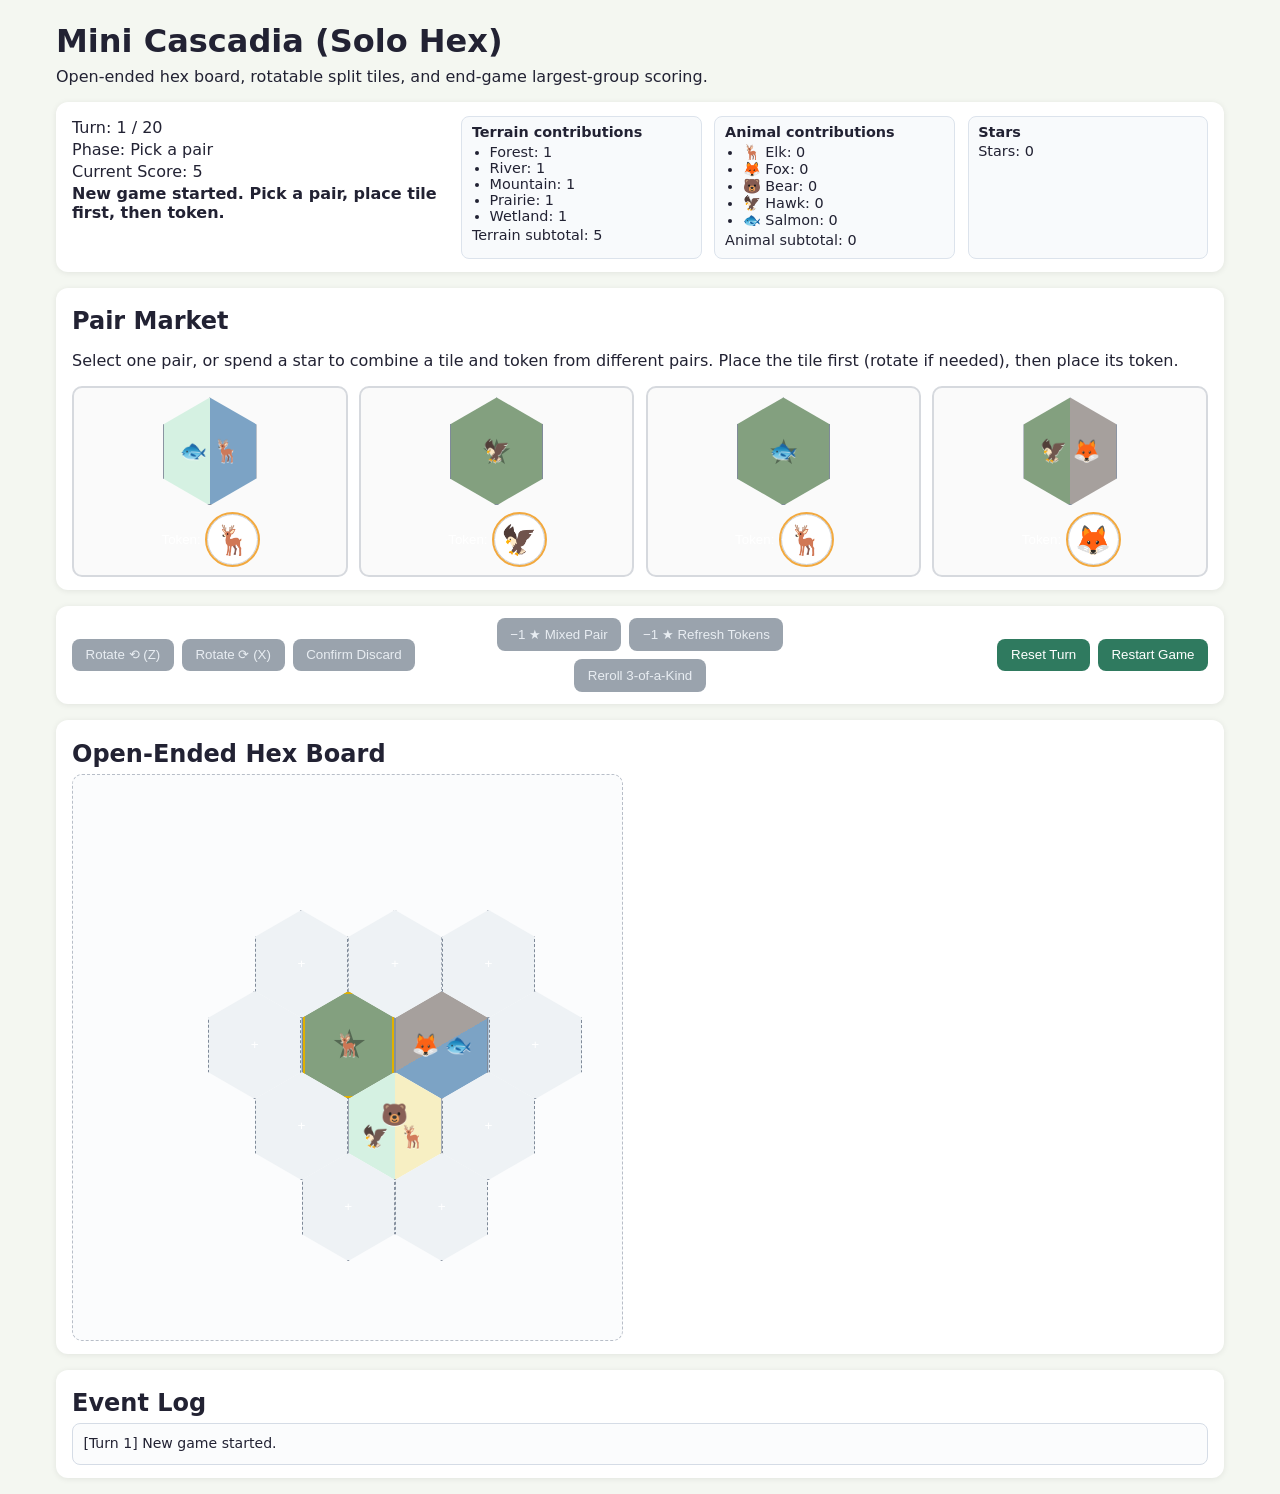
==== index.html @ 0e8b739f "Refine status panel and enlarge token visuals" ====
<!doctype html>
<html lang="en">
  <head>
    <meta charset="UTF-8" />
    <meta name="viewport" content="width=device-width, initial-scale=1.0" />
    <title>Mini Cascadia (Solo Hex)</title>
    <link rel="stylesheet" href="styles.css" />
  </head>
  <body>
    <main class="app">
      <h1>Mini Cascadia (Solo Hex)</h1>
      <p class="subtitle">Open-ended hex board, rotatable split tiles, and end-game largest-group scoring.</p>

      <section class="top-panel">
        <div class="status-summary">
          <p>Turn: <span id="turn-counter">1 / 20</span></p>
          <p>Phase: <span id="phase-label">Pick a pair</span></p>
          <p>Current Score: <span id="final-score">0</span></p>
          <p id="status" class="status" aria-live="polite">Choose a pair to begin.</p>
        </div>
        <div id="score-breakdown" class="score-breakdown"></div>
      </section>

      <section class="market" aria-label="Pair Market">
        <h2>Pair Market</h2>
        <p>Select one pair, or spend a star to combine a tile and token from different pairs. Place the tile first (rotate if needed), then place its token.</p>
        <div id="market-tiles" class="market-tiles"></div>
      </section>

      <section class="controls-panel" aria-label="Game controls">
        <div class="controls">
          <div class="control-group control-group-left">
            <button id="rotate-left-btn" type="button">Rotate ⟲ (Z)</button>
            <button id="rotate-right-btn" type="button">Rotate ⟳ (X)</button>
            <button id="confirm-discard-btn" type="button">Confirm Discard</button>
          </div>
          <div class="control-group control-group-center">
            <button id="toggle-split-pick-btn" type="button">−1 ★ Mixed Pair</button>
            <button id="reroll-selected-tokens-btn" type="button">−1 ★ Refresh Tokens</button>
            <button id="reroll-triple-btn" type="button">Reroll 3-of-a-Kind</button>
          </div>
          <div class="control-group control-group-right">
            <button id="reset-turn-btn" type="button">Reset Turn</button>
            <button id="restart-btn" type="button">Restart Game</button>
          </div>
        </div>
      </section>

      <section class="board-section">
        <h2>Open-Ended Hex Board</h2>
        <div id="board" class="hex-board" aria-label="Hex board"></div>
      </section>

      <section class="event-log-section" aria-label="Game event log">
        <h2>Event Log</h2>
        <div id="event-log" class="event-log" aria-live="polite"></div>
      </section>
    </main>

    <script src="script.js"></script>
  </body>
</html>
---- styles.css ----
:root {
  --bg: #f4f7f1;
  --card: #fff;
  --text: #223;
  --accent: #2f7a5f;
  --selected: #ffd166;
  --hex-size: 54;
}

* { box-sizing: border-box; }

body {
  margin: 0;
  font-family: Inter, system-ui, -apple-system, Segoe UI, Roboto, sans-serif;
  background: var(--bg);
  color: var(--text);
}

.app { max-width: 1200px; margin: 0 auto; padding: 1rem; }
h1, h2 { margin: 0.4rem 0; }
.subtitle { margin-top: 0; }

.top-panel,
.market,
.controls-panel,
.board-section {
  margin-top: 1rem;
  background: var(--card);
  border-radius: 12px;
  padding: 0.8rem 1rem;
  box-shadow: 0 1px 6px rgb(0 0 0 / 8%);
}

.top-panel { display: grid; grid-template-columns: minmax(240px, 1fr) 2fr; gap: 1rem; align-items: flex-start; }
.status-summary p { margin: 0.2rem 0; }
.controls {
  display: grid;
  grid-template-columns: 1fr 1fr 1fr;
  gap: 0.6rem;
  align-items: center;
}

.control-group {
  display: flex;
  gap: 0.5rem;
  flex-wrap: wrap;
}

.control-group-left { justify-content: flex-start; }
.control-group-center { justify-content: center; }
.control-group-right { justify-content: flex-end; }

button {
  border: none;
  border-radius: 8px;
  background: var(--accent);
  color: #fff;
  padding: 0.55rem 0.85rem;
  cursor: pointer;
}

button:disabled {
  background: #9aa3ad;
  color: #e8edf2;
  cursor: not-allowed;
}

.score-breakdown {
  margin-top: 0.1rem;
  font-size: 0.9rem;
}

.score-columns {
  display: grid;
  grid-template-columns: repeat(3, minmax(140px, 1fr));
  gap: 0.8rem;
}

.score-column {
  background: #f8fafc;
  border: 1px solid #dce3ec;
  border-radius: 8px;
  padding: 0.45rem 0.6rem;
}

.score-breakdown ul {
  margin: 0.2rem 0;
  padding-left: 1.1rem;
}

.score-subtotal {
  margin: 0.18rem 0;
}

.market-tiles {
  display: grid;
  grid-template-columns: repeat(auto-fit, minmax(180px, 1fr));
  gap: 0.7rem;
}

.pair {
  border: 2px solid #d6d9de;
  border-radius: 10px;
  padding: 0.6rem;
  background: #fafafa;
  display: flex;
  flex-direction: column;
  align-items: center;
  gap: 0.55rem;
}

.pair.selected { border-color: var(--selected); box-shadow: 0 0 0 2px rgb(255 209 102 / 50%); }
.pair.selected-tile { border-color: #6f9fd8; box-shadow: 0 0 0 2px rgb(111 159 216 / 40%); }
.pair.selected-token { outline: 2px dashed #2f7a5f; }

.market-tile-row,
.market-token-row {
  width: 100%;
  display: flex;
  justify-content: center;
}

.token-row {
  display: flex;
  gap: 0.4rem;
  align-items: center;
  justify-content: center;
  flex-wrap: wrap;
}

.market-token {
  font-size: 1.8rem;
  background: #fff;
  border: 1px solid #ccd2da;
  border-radius: 999px;
  width: 51px;
  height: 51px;
  display: inline-flex;
  justify-content: center;
  align-items: center;
}

.market-token.pick { outline: 2px solid #f2a93f; }

.hex-board {
  position: relative;
  min-height: 420px;
  overflow: auto;
  border: 1px dashed #b8bec8;
  border-radius: 10px;
  background: #fbfcfd;
}

.hex {
  --size: calc(var(--hex-size) * 1px);
  position: absolute;
  width: calc(var(--size) * 1.73);
  height: calc(var(--size) * 2);
  clip-path: polygon(50% 0%, 100% 25%, 100% 75%, 50% 100%, 0% 75%, 0% 25%);
  border: 1px solid #7f8a99;
  display: grid;
  place-items: center;
  text-align: center;
  padding: 0.3rem;
  font-size: 0.85rem;
}

.market-hex {
  position: relative;
  width: calc(var(--hex-size) * 1.73px);
  height: calc(var(--hex-size) * 2px);
}

.hex.open {
  background: #eef2f5;
  border-style: dashed;
}

.hex.filled { color: #142; font-weight: 600; }
.hex.starter { outline: 2px solid #5d8fbf; }
.hex.bonus-tile { box-shadow: inset 0 0 0 2px #e0b000; }
.hex.token-eligible {
  box-shadow: 0 0 0 3px rgb(47 122 95 / 35%);
}
.hex.token-ineligible {
  filter: grayscale(1) saturate(0.2);
  opacity: 0.5;
}

.hex-center {
  display: grid;
  place-items: center;
  position: relative;
  width: 100%;
  height: 100%;
}

.hex-star {
  grid-area: 1 / 1;
  font-size: 2.2rem;
  line-height: 1;
  opacity: 0.9;
  z-index: 1;
}

.hex-token {
  grid-area: 1 / 1;
  font-size: 3rem;
  line-height: 1;
  display: inline-block;
  position: relative;
  z-index: 3;
  text-shadow: 0 1px 0 #fff;
}

.hex-animals {
  grid-area: 1 / 1;
  font-size: 1.35rem;
  opacity: 0.96;
  display: inline-block;
  line-height: 1.2;
  position: relative;
  z-index: 2;
  text-shadow: 0 1px 0 rgb(255 255 255 / 70%);
}

.hex.preview {
  opacity: 0.75;
  border-style: solid;
  border-color: #3c4d66;
  box-shadow: 0 0 0 2px rgb(60 77 102 / 28%);
}

.hex.token-preview .hex-token {
  opacity: 0.65;
}
.status { margin: 0.35rem 0 0; font-weight: 600; }

.hex-animals.token-count-3 {
  display: inline-flex;
  flex-direction: column;
  align-items: center;
  gap: 0.04rem;
  line-height: 1;
}

.hex-animals.token-count-3 .token-top {
  display: block;
}

.hex-animals.token-count-3 .token-bottom {
  display: block;
  letter-spacing: 0.1em;
}


.event-log-section {
  margin-top: 1rem;
  background: var(--card);
  border-radius: 12px;
  padding: 0.8rem 1rem;
  box-shadow: 0 1px 6px rgb(0 0 0 / 8%);
}

.event-log {
  max-height: 220px;
  overflow-y: auto;
  border: 1px solid #d5dce6;
  border-radius: 8px;
  padding: 0.5rem 0.65rem;
  background: #fbfcfd;
}

.event-entry {
  margin: 0.2rem 0;
  font-size: 0.88rem;
  line-height: 1.25;
}

@media (max-width: 900px) {
  .top-panel {
    grid-template-columns: 1fr;
  }

  .score-columns {
    grid-template-columns: 1fr;
  }

  .controls {
    grid-template-columns: 1fr;
  }

  .control-group,
  .control-group-left,
  .control-group-center,
  .control-group-right {
    justify-content: flex-start;
  }
}
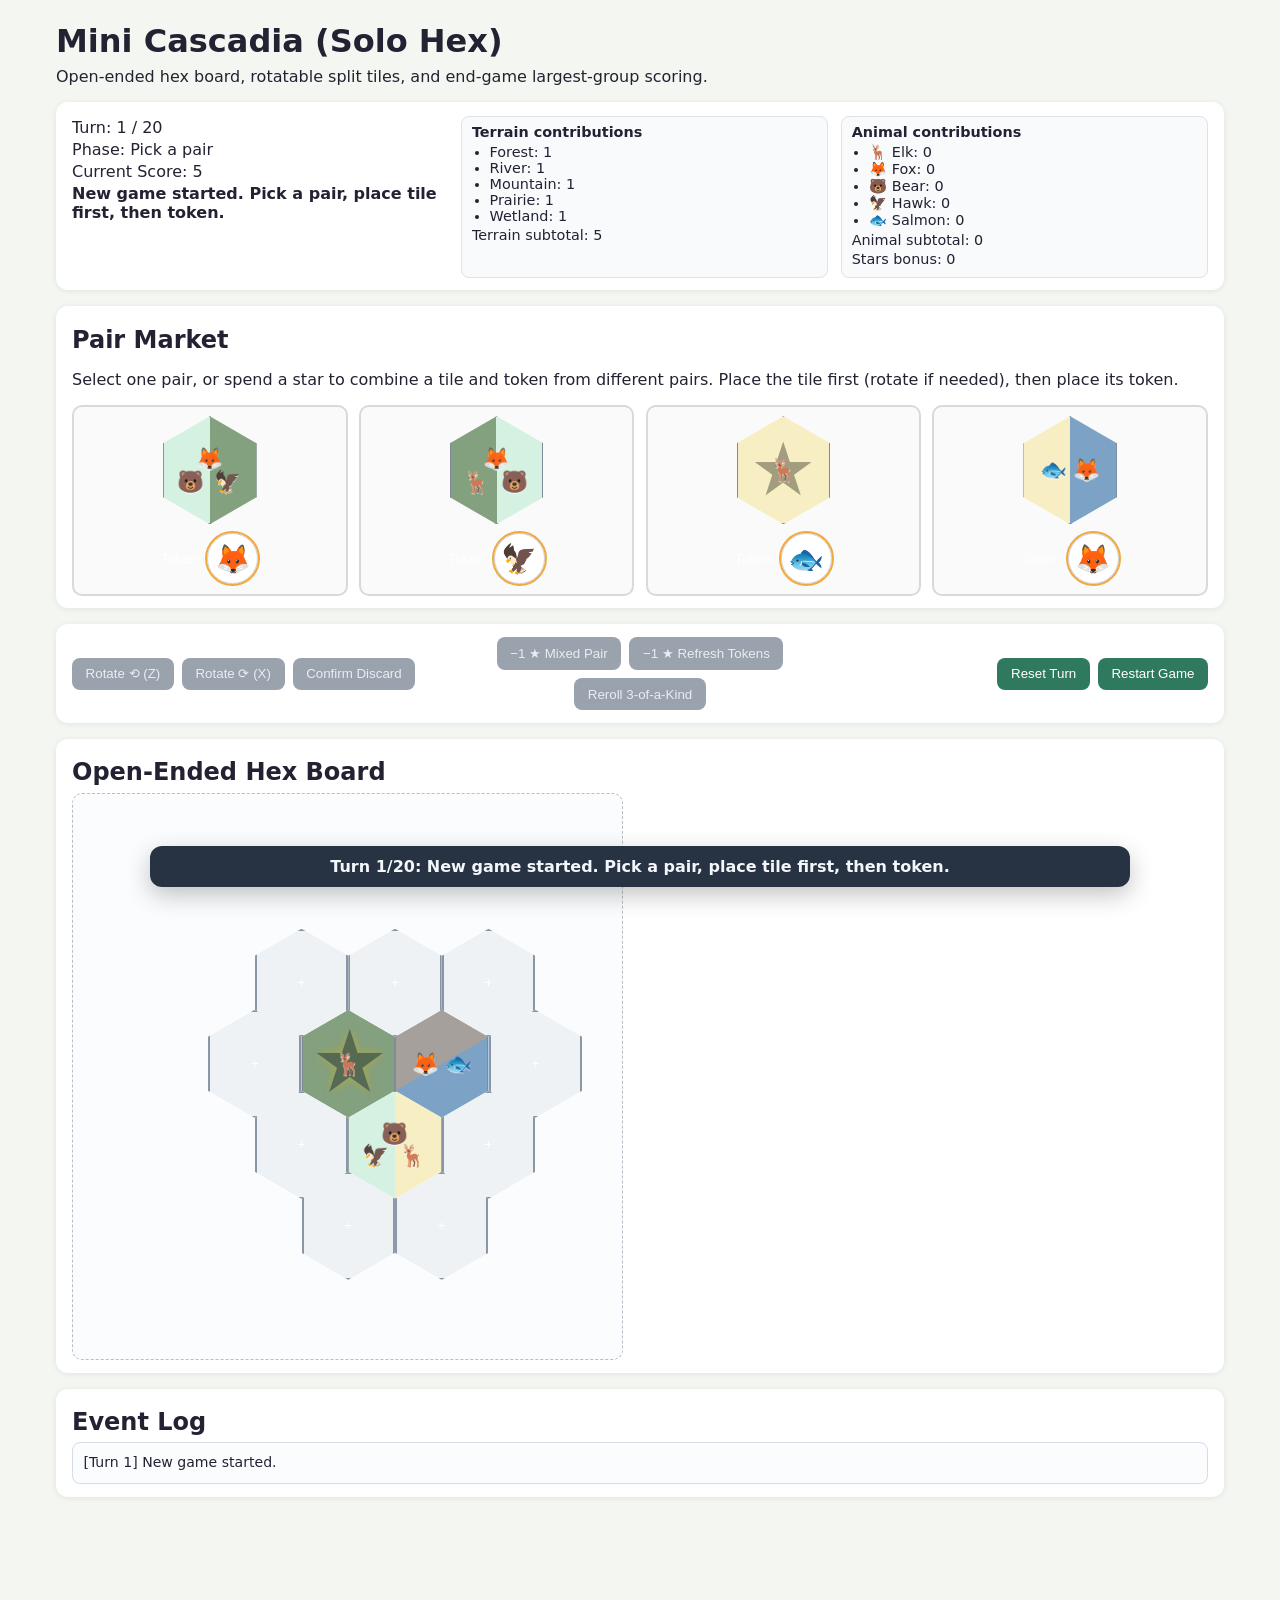
==== commit a5e654bd: "Improve hex visuals and add sticky turn status bar" ====
--- a/index.html
+++ b/index.html
@@ -57,6 +57,8 @@
       </section>
     </main>
 
+    <div id="floating-status-bar" class="floating-status-bar" aria-live="polite"></div>
+
     <script src="script.js"></script>
   </body>
 </html>
--- a/styles.css
+++ b/styles.css
@@ -14,9 +14,10 @@
   font-family: Inter, system-ui, -apple-system, Segoe UI, Roboto, sans-serif;
   background: var(--bg);
   color: var(--text);
-}
-
-.app { max-width: 1200px; margin: 0 auto; padding: 1rem; }
+  padding-bottom: 5.5rem;
+}
+
+.app { max-width: 1200px; margin: 0 auto; padding: 1rem 1rem 1.5rem; }
 h1, h2 { margin: 0.4rem 0; }
 .subtitle { margin-top: 0; }
 
@@ -72,7 +73,7 @@
 
 .score-columns {
   display: grid;
-  grid-template-columns: repeat(3, minmax(140px, 1fr));
+  grid-template-columns: repeat(2, minmax(140px, 1fr));
   gap: 0.8rem;
 }
 
@@ -157,7 +158,8 @@
   width: calc(var(--size) * 1.73);
   height: calc(var(--size) * 2);
   clip-path: polygon(50% 0%, 100% 25%, 100% 75%, 50% 100%, 0% 75%, 0% 25%);
-  border: 1px solid #7f8a99;
+  border: none;
+  box-shadow: inset 0 0 0 1px #7f8a99;
   display: grid;
   place-items: center;
   text-align: center;
@@ -173,12 +175,14 @@
 
 .hex.open {
   background: #eef2f5;
-  border-style: dashed;
+  box-shadow: inset 0 0 0 2px #8a96a5;
 }
 
 .hex.filled { color: #142; font-weight: 600; }
 .hex.starter { outline: 2px solid #5d8fbf; }
-.hex.bonus-tile { box-shadow: inset 0 0 0 2px #e0b000; }
+.hex.bonus-tile .hex-star {
+  text-shadow: 0 0 10px rgb(224 176 0 / 55%);
+}
 .hex.token-eligible {
   box-shadow: 0 0 0 3px rgb(47 122 95 / 35%);
 }
@@ -197,7 +201,7 @@
 
 .hex-star {
   grid-area: 1 / 1;
-  font-size: 2.2rem;
+  font-size: 4.65rem;
   line-height: 1;
   opacity: 0.9;
   z-index: 1;
@@ -226,9 +230,7 @@
 
 .hex.preview {
   opacity: 0.75;
-  border-style: solid;
-  border-color: #3c4d66;
-  box-shadow: 0 0 0 2px rgb(60 77 102 / 28%);
+  box-shadow: inset 0 0 0 2px #3c4d66, 0 0 0 2px rgb(60 77 102 / 28%);
 }
 
 .hex.token-preview .hex-token {
@@ -277,6 +279,24 @@
   line-height: 1.25;
 }
 
+.floating-status-bar {
+  position: fixed;
+  left: 50%;
+  bottom: 0.8rem;
+  transform: translateX(-50%);
+  width: min(980px, calc(100% - 1.5rem));
+  background: rgb(21 34 52 / 92%);
+  color: #f3f7fb;
+  border-radius: 12px;
+  padding: 0.7rem 1rem;
+  font-size: 1rem;
+  font-weight: 600;
+  box-shadow: 0 8px 24px rgb(0 0 0 / 24%);
+  z-index: 50;
+  text-align: center;
+  backdrop-filter: blur(2px);
+}
+
 @media (max-width: 900px) {
   .top-panel {
     grid-template-columns: 1fr;
@@ -296,4 +316,11 @@
   .control-group-right {
     justify-content: flex-start;
   }
-}
+
+  .floating-status-bar {
+    width: calc(100% - 1rem);
+    bottom: 0.4rem;
+    font-size: 0.93rem;
+    padding: 0.6rem 0.8rem;
+  }
+}
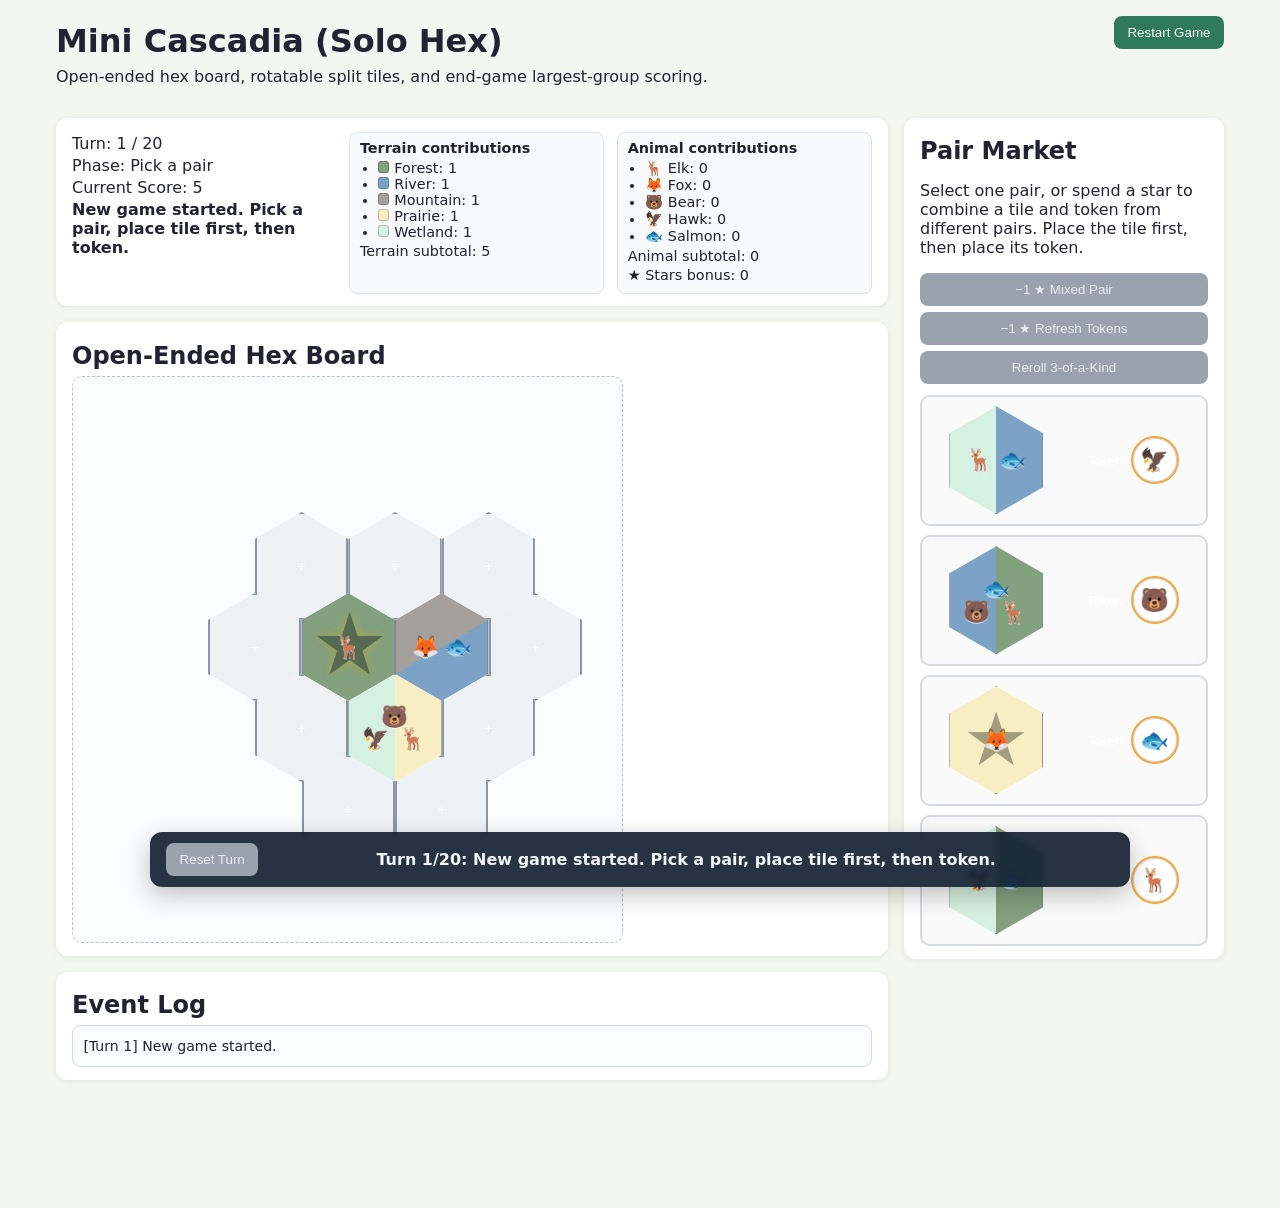
==== commit 972a12c6: "Rework layout with sticky market sidebar and status controls" ====
--- a/index.html
+++ b/index.html
@@ -8,56 +8,61 @@
   </head>
   <body>
     <main class="app">
-      <h1>Mini Cascadia (Solo Hex)</h1>
-      <p class="subtitle">Open-ended hex board, rotatable split tiles, and end-game largest-group scoring.</p>
+      <header class="app-header">
+        <div>
+          <h1>Mini Cascadia (Solo Hex)</h1>
+          <p class="subtitle">Open-ended hex board, rotatable split tiles, and end-game largest-group scoring.</p>
+        </div>
+        <button id="restart-btn" type="button">Restart Game</button>
+      </header>
 
-      <section class="top-panel">
-        <div class="status-summary">
-          <p>Turn: <span id="turn-counter">1 / 20</span></p>
-          <p>Phase: <span id="phase-label">Pick a pair</span></p>
-          <p>Current Score: <span id="final-score">0</span></p>
-          <p id="status" class="status" aria-live="polite">Choose a pair to begin.</p>
+      <div class="layout">
+        <div class="main-column">
+          <section class="top-panel">
+            <div class="status-summary">
+              <p>Turn: <span id="turn-counter">1 / 20</span></p>
+              <p>Phase: <span id="phase-label">Pick a pair</span></p>
+              <p>Current Score: <span id="final-score">0</span></p>
+              <p id="status" class="status" aria-live="polite">Choose a pair to begin.</p>
+            </div>
+            <div id="score-breakdown" class="score-breakdown"></div>
+          </section>
+
+          <section class="board-section">
+            <h2>Open-Ended Hex Board</h2>
+            <div id="board" class="hex-board" aria-label="Hex board"></div>
+          </section>
+
+          <section class="event-log-section" aria-label="Game event log">
+            <h2>Event Log</h2>
+            <div id="event-log" class="event-log" aria-live="polite"></div>
+          </section>
         </div>
-        <div id="score-breakdown" class="score-breakdown"></div>
-      </section>
 
-      <section class="market" aria-label="Pair Market">
-        <h2>Pair Market</h2>
-        <p>Select one pair, or spend a star to combine a tile and token from different pairs. Place the tile first (rotate if needed), then place its token.</p>
-        <div id="market-tiles" class="market-tiles"></div>
-      </section>
-
-      <section class="controls-panel" aria-label="Game controls">
-        <div class="controls">
-          <div class="control-group control-group-left">
-            <button id="rotate-left-btn" type="button">Rotate ⟲ (Z)</button>
-            <button id="rotate-right-btn" type="button">Rotate ⟳ (X)</button>
-            <button id="confirm-discard-btn" type="button">Confirm Discard</button>
-          </div>
-          <div class="control-group control-group-center">
+        <aside class="market market-sidebar" aria-label="Pair Market">
+          <h2>Pair Market</h2>
+          <p>Select one pair, or spend a star to combine a tile and token from different pairs. Place the tile first, then place its token.</p>
+          <div class="market-controls" aria-label="Market controls">
             <button id="toggle-split-pick-btn" type="button">−1 ★ Mixed Pair</button>
             <button id="reroll-selected-tokens-btn" type="button">−1 ★ Refresh Tokens</button>
             <button id="reroll-triple-btn" type="button">Reroll 3-of-a-Kind</button>
           </div>
-          <div class="control-group control-group-right">
-            <button id="reset-turn-btn" type="button">Reset Turn</button>
-            <button id="restart-btn" type="button">Restart Game</button>
-          </div>
-        </div>
-      </section>
-
-      <section class="board-section">
-        <h2>Open-Ended Hex Board</h2>
-        <div id="board" class="hex-board" aria-label="Hex board"></div>
-      </section>
-
-      <section class="event-log-section" aria-label="Game event log">
-        <h2>Event Log</h2>
-        <div id="event-log" class="event-log" aria-live="polite"></div>
-      </section>
+          <div id="market-tiles" class="market-tiles"></div>
+        </aside>
+      </div>
     </main>
 
-    <div id="floating-status-bar" class="floating-status-bar" aria-live="polite"></div>
+    <div id="floating-status-bar" class="floating-status-bar" aria-live="polite">
+      <div class="status-actions status-left">
+        <button id="reset-turn-btn" type="button">Reset Turn</button>
+      </div>
+      <div id="floating-status-text" class="floating-status-text"></div>
+      <div class="status-actions status-right">
+        <button id="rotate-left-btn" type="button">Rotate ⟲ (Z)</button>
+        <button id="rotate-right-btn" type="button">Rotate ⟳ (X)</button>
+        <button id="confirm-discard-btn" type="button">Confirm Discard</button>
+      </div>
+    </div>
 
     <script src="script.js"></script>
   </body>
--- a/styles.css
+++ b/styles.css
@@ -14,16 +14,33 @@
   font-family: Inter, system-ui, -apple-system, Segoe UI, Roboto, sans-serif;
   background: var(--bg);
   color: var(--text);
-  padding-bottom: 5.5rem;
+  padding-bottom: 6.5rem;
 }
 
 .app { max-width: 1200px; margin: 0 auto; padding: 1rem 1rem 1.5rem; }
 h1, h2 { margin: 0.4rem 0; }
 .subtitle { margin-top: 0; }
 
+.app-header {
+  display: flex;
+  justify-content: space-between;
+  align-items: flex-start;
+  gap: 1rem;
+}
+
+.layout {
+  display: grid;
+  grid-template-columns: minmax(0, 1fr) 320px;
+  gap: 1rem;
+  align-items: start;
+}
+
+.main-column {
+  min-width: 0;
+}
+
 .top-panel,
 .market,
-.controls-panel,
 .board-section {
   margin-top: 1rem;
   background: var(--card);
@@ -34,22 +51,19 @@
 
 .top-panel { display: grid; grid-template-columns: minmax(240px, 1fr) 2fr; gap: 1rem; align-items: flex-start; }
 .status-summary p { margin: 0.2rem 0; }
-.controls {
-  display: grid;
-  grid-template-columns: 1fr 1fr 1fr;
-  gap: 0.6rem;
-  align-items: center;
-}
-
-.control-group {
-  display: flex;
-  gap: 0.5rem;
-  flex-wrap: wrap;
-}
-
-.control-group-left { justify-content: flex-start; }
-.control-group-center { justify-content: center; }
-.control-group-right { justify-content: flex-end; }
+
+.market-sidebar {
+  position: sticky;
+  top: 1rem;
+  max-height: calc(100vh - 2rem);
+  overflow-y: auto;
+}
+
+.market-controls {
+  display: grid;
+  gap: 0.4rem;
+  margin-bottom: 0.7rem;
+}
 
 button {
   border: none;
@@ -94,9 +108,9 @@
 }
 
 .market-tiles {
-  display: grid;
-  grid-template-columns: repeat(auto-fit, minmax(180px, 1fr));
-  gap: 0.7rem;
+  display: flex;
+  flex-direction: column;
+  gap: 0.55rem;
 }
 
 .pair {
@@ -105,9 +119,10 @@
   padding: 0.6rem;
   background: #fafafa;
   display: flex;
-  flex-direction: column;
-  align-items: center;
-  gap: 0.55rem;
+  flex-direction: row;
+  align-items: center;
+  justify-content: space-between;
+  gap: 0.4rem;
 }
 
 .pair.selected { border-color: var(--selected); box-shadow: 0 0 0 2px rgb(255 209 102 / 50%); }
@@ -130,12 +145,12 @@
 }
 
 .market-token {
-  font-size: 1.8rem;
+  font-size: 1.45rem;
   background: #fff;
   border: 1px solid #ccd2da;
   border-radius: 999px;
-  width: 51px;
-  height: 51px;
+  width: 44px;
+  height: 44px;
   display: inline-flex;
   justify-content: center;
   align-items: center;
@@ -293,11 +308,47 @@
   font-weight: 600;
   box-shadow: 0 8px 24px rgb(0 0 0 / 24%);
   z-index: 50;
+  display: flex;
+  align-items: center;
+  justify-content: space-between;
+  gap: 0.8rem;
+  backdrop-filter: blur(2px);
+}
+
+.floating-status-text {
+  flex: 1;
   text-align: center;
-  backdrop-filter: blur(2px);
+}
+
+.status-actions {
+  display: flex;
+  gap: 0.45rem;
+  align-items: center;
+}
+
+.status-actions button.hidden {
+  display: none;
+}
+
+.terrain-chip {
+  width: 0.7rem;
+  height: 0.7rem;
+  display: inline-block;
+  margin-right: 0.35rem;
+  border-radius: 3px;
+  box-shadow: inset 0 0 0 1px rgb(0 0 0 / 20%);
 }
 
 @media (max-width: 900px) {
+  .layout {
+    grid-template-columns: 1fr;
+  }
+
+  .market-sidebar {
+    position: static;
+    max-height: none;
+  }
+
   .top-panel {
     grid-template-columns: 1fr;
   }
@@ -306,15 +357,8 @@
     grid-template-columns: 1fr;
   }
 
-  .controls {
-    grid-template-columns: 1fr;
-  }
-
-  .control-group,
-  .control-group-left,
-  .control-group-center,
-  .control-group-right {
-    justify-content: flex-start;
+  .app-header {
+    flex-direction: column;
   }
 
   .floating-status-bar {
@@ -322,5 +366,8 @@
     bottom: 0.4rem;
     font-size: 0.93rem;
     padding: 0.6rem 0.8rem;
-  }
-}
+    flex-direction: column;
+  }
+
+  .floating-status-text { order: -1; }
+}
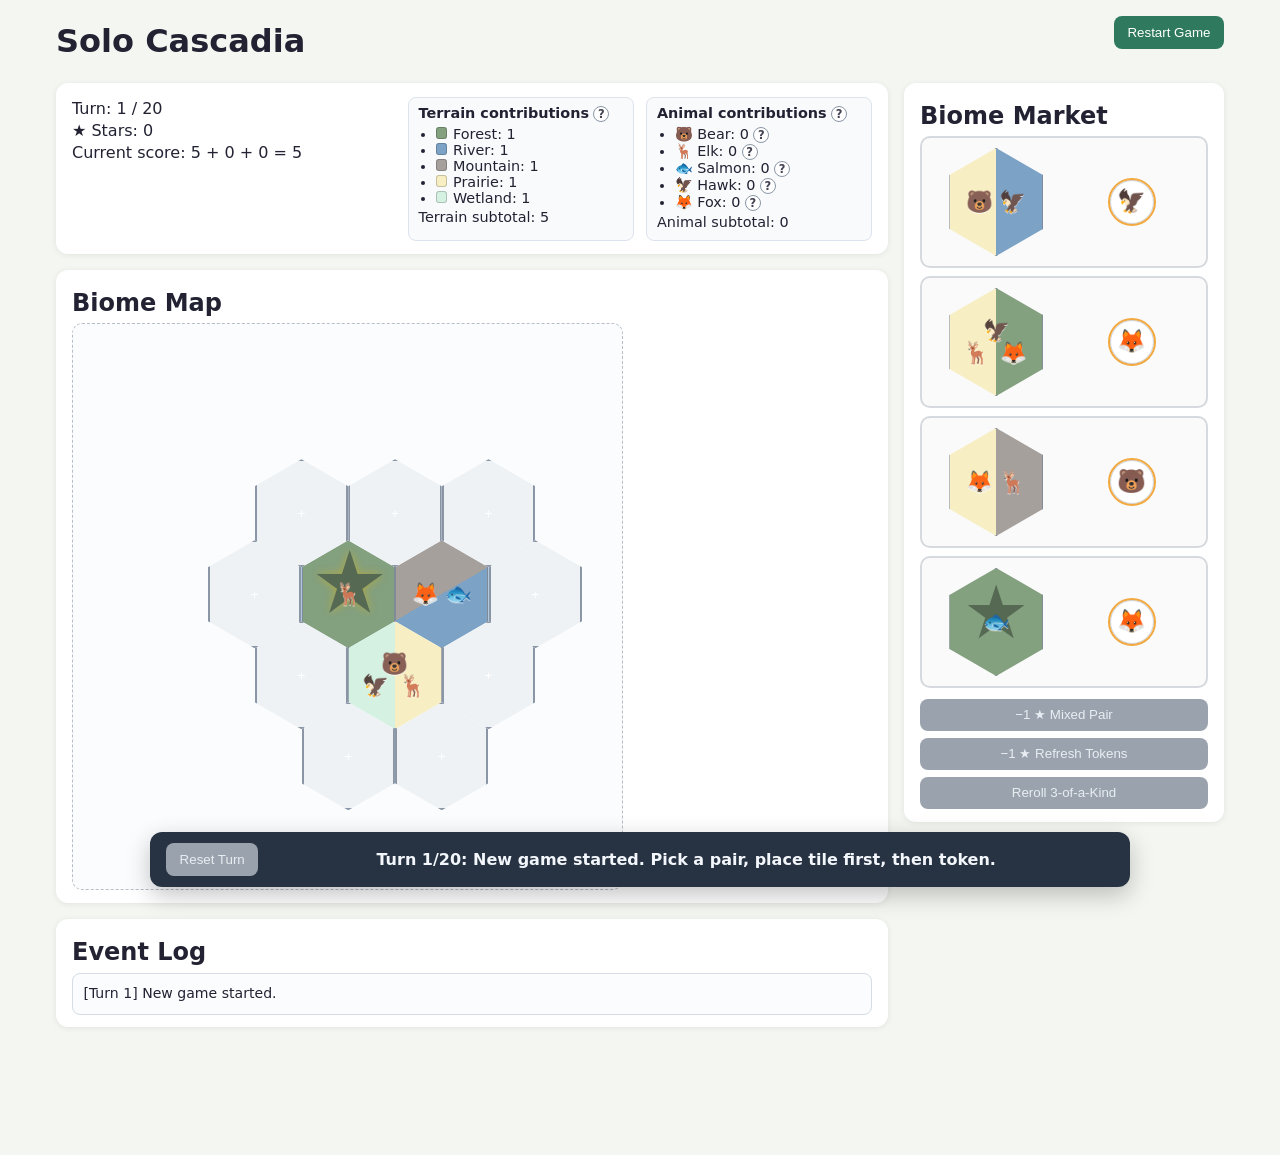
==== commit 4bf7bcd5: "Refine biome market layout and scoring UI copy" ====
--- a/index.html
+++ b/index.html
@@ -3,15 +3,14 @@
   <head>
     <meta charset="UTF-8" />
     <meta name="viewport" content="width=device-width, initial-scale=1.0" />
-    <title>Mini Cascadia (Solo Hex)</title>
+    <title>Solo Cascadia</title>
     <link rel="stylesheet" href="styles.css" />
   </head>
   <body>
     <main class="app">
       <header class="app-header">
         <div>
-          <h1>Mini Cascadia (Solo Hex)</h1>
-          <p class="subtitle">Open-ended hex board, rotatable split tiles, and end-game largest-group scoring.</p>
+          <h1>Solo Cascadia</h1>
         </div>
         <button id="restart-btn" type="button">Restart Game</button>
       </header>
@@ -21,15 +20,14 @@
           <section class="top-panel">
             <div class="status-summary">
               <p>Turn: <span id="turn-counter">1 / 20</span></p>
-              <p>Phase: <span id="phase-label">Pick a pair</span></p>
-              <p>Current Score: <span id="final-score">0</span></p>
-              <p id="status" class="status" aria-live="polite">Choose a pair to begin.</p>
+              <p>★ Stars: <span id="star-counter">0</span></p>
+              <p>Current score: <span id="score-formula">0 + 0 + 0 = 0</span></p>
             </div>
             <div id="score-breakdown" class="score-breakdown"></div>
           </section>
 
           <section class="board-section">
-            <h2>Open-Ended Hex Board</h2>
+            <h2>Biome Map</h2>
             <div id="board" class="hex-board" aria-label="Hex board"></div>
           </section>
 
@@ -39,15 +37,14 @@
           </section>
         </div>
 
-        <aside class="market market-sidebar" aria-label="Pair Market">
-          <h2>Pair Market</h2>
-          <p>Select one pair, or spend a star to combine a tile and token from different pairs. Place the tile first, then place its token.</p>
+        <aside class="market market-sidebar" aria-label="Biome Market">
+          <h2>Biome Market</h2>
+          <div id="market-tiles" class="market-tiles"></div>
           <div class="market-controls" aria-label="Market controls">
             <button id="toggle-split-pick-btn" type="button">−1 ★ Mixed Pair</button>
             <button id="reroll-selected-tokens-btn" type="button">−1 ★ Refresh Tokens</button>
             <button id="reroll-triple-btn" type="button">Reroll 3-of-a-Kind</button>
           </div>
-          <div id="market-tiles" class="market-tiles"></div>
         </aside>
       </div>
     </main>
--- a/styles.css
+++ b/styles.css
@@ -19,7 +19,6 @@
 
 .app { max-width: 1200px; margin: 0 auto; padding: 1rem 1rem 1.5rem; }
 h1, h2 { margin: 0.4rem 0; }
-.subtitle { margin-top: 0; }
 
 .app-header {
   display: flex;
@@ -49,20 +48,22 @@
   box-shadow: 0 1px 6px rgb(0 0 0 / 8%);
 }
 
-.top-panel { display: grid; grid-template-columns: minmax(240px, 1fr) 2fr; gap: 1rem; align-items: flex-start; }
+.top-panel { display: grid; grid-template-columns: minmax(260px, 320px) 1fr; gap: 1rem; align-items: flex-start; }
 .status-summary p { margin: 0.2rem 0; }
+.status-score-line { font-weight: 600; }
 
 .market-sidebar {
   position: sticky;
   top: 1rem;
   max-height: calc(100vh - 2rem);
-  overflow-y: auto;
+  display: flex;
+  flex-direction: column;
 }
 
 .market-controls {
   display: grid;
   gap: 0.4rem;
-  margin-bottom: 0.7rem;
+  margin-top: 0.7rem;
 }
 
 button {
@@ -111,6 +112,8 @@
   display: flex;
   flex-direction: column;
   gap: 0.55rem;
+  overflow-y: auto;
+  min-height: 0;
 }
 
 .pair {
@@ -220,6 +223,7 @@
   line-height: 1;
   opacity: 0.9;
   z-index: 1;
+  transform: translateY(-12.5%);
 }
 
 .hex-token {
@@ -251,8 +255,6 @@
 .hex.token-preview .hex-token {
   opacity: 0.65;
 }
-.status { margin: 0.35rem 0 0; font-weight: 600; }
-
 .hex-animals.token-count-3 {
   display: inline-flex;
   flex-direction: column;
@@ -330,6 +332,52 @@
   display: none;
 }
 
+
+.info-popover {
+  position: relative;
+  display: inline-flex;
+  align-items: center;
+  justify-content: center;
+  width: 1rem;
+  height: 1rem;
+  border: 1px solid #8a96a5;
+  border-radius: 999px;
+  font-size: 0.72rem;
+  font-weight: 700;
+  margin-left: 0.28rem;
+  color: #445;
+  cursor: help;
+  background: #fff;
+}
+
+.info-popover::after {
+  content: attr(data-tip);
+  position: absolute;
+  left: 50%;
+  bottom: calc(100% + 0.4rem);
+  transform: translateX(-50%);
+  min-width: 220px;
+  max-width: 340px;
+  padding: 0.45rem 0.55rem;
+  border-radius: 6px;
+  background: #172235;
+  color: #f5f8fc;
+  font-size: 0.77rem;
+  line-height: 1.25;
+  font-weight: 500;
+  box-shadow: 0 6px 18px rgb(0 0 0 / 28%);
+  opacity: 0;
+  pointer-events: none;
+  transition: opacity 120ms ease;
+  z-index: 200;
+  white-space: normal;
+}
+
+.info-popover:hover::after,
+.info-popover:focus-visible::after {
+  opacity: 1;
+}
+
 .terrain-chip {
   width: 0.7rem;
   height: 0.7rem;
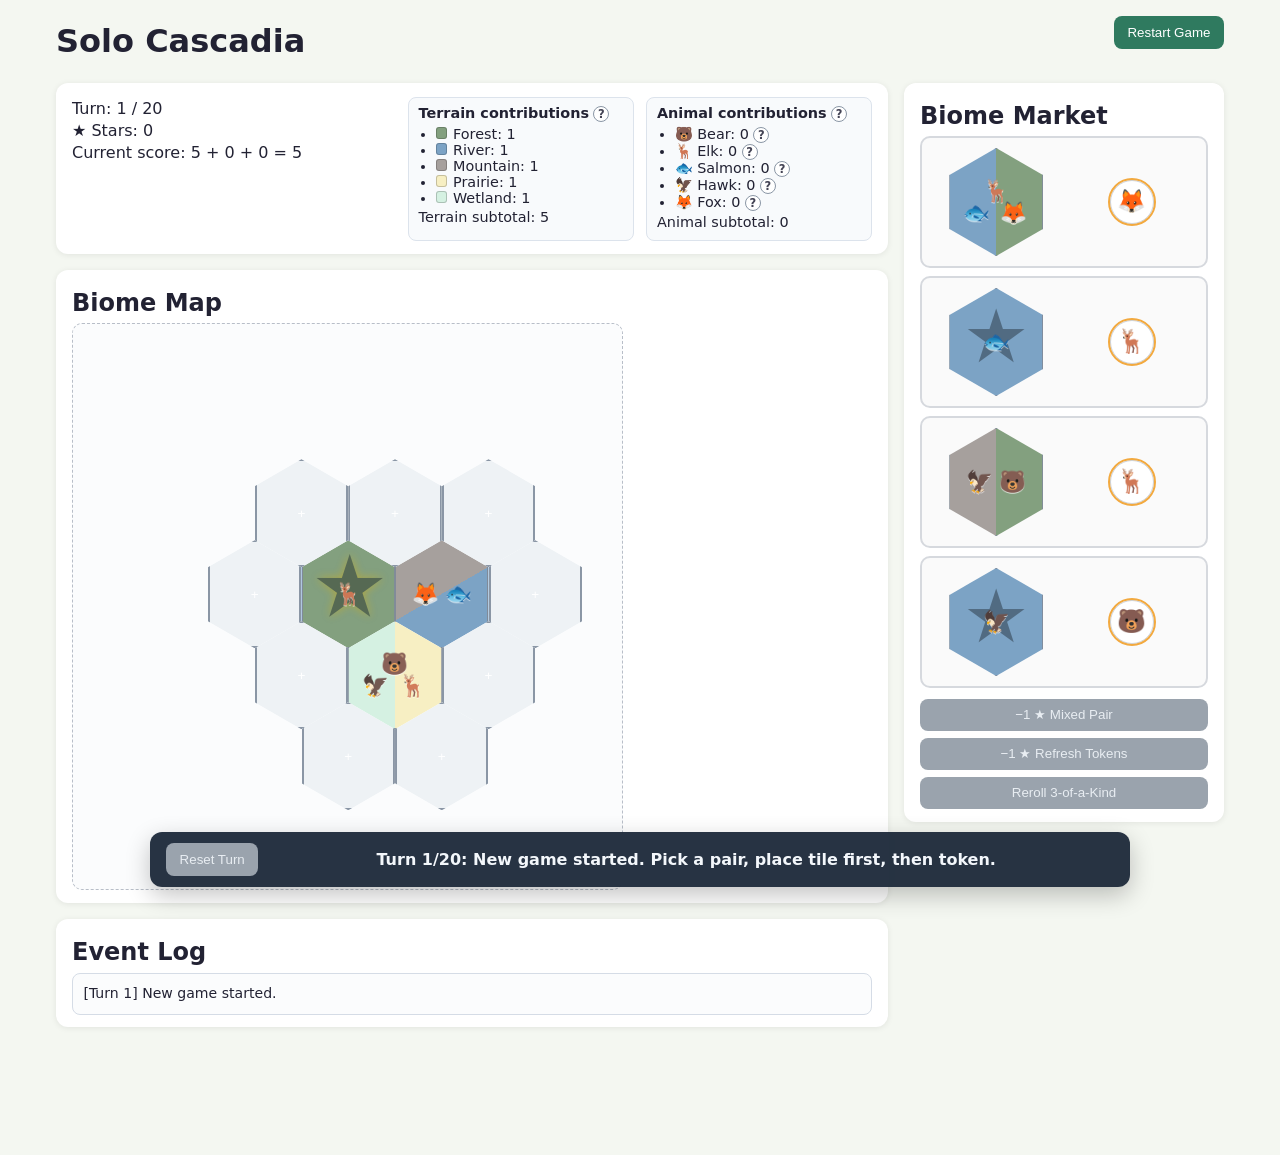
==== commit a5159704: "Load starter and tile bag data from dedicated data file" ====
--- a/index.html
+++ b/index.html
@@ -61,6 +61,7 @@
       </div>
     </div>
 
+    <script src="data.js"></script>
     <script src="script.js"></script>
   </body>
 </html>
--- a/styles.css
+++ b/styles.css
@@ -223,7 +223,7 @@
   line-height: 1;
   opacity: 0.9;
   z-index: 1;
-  transform: translateY(-12.5%);
+  transform: translateY(-6.25%);
 }
 
 .hex-token {
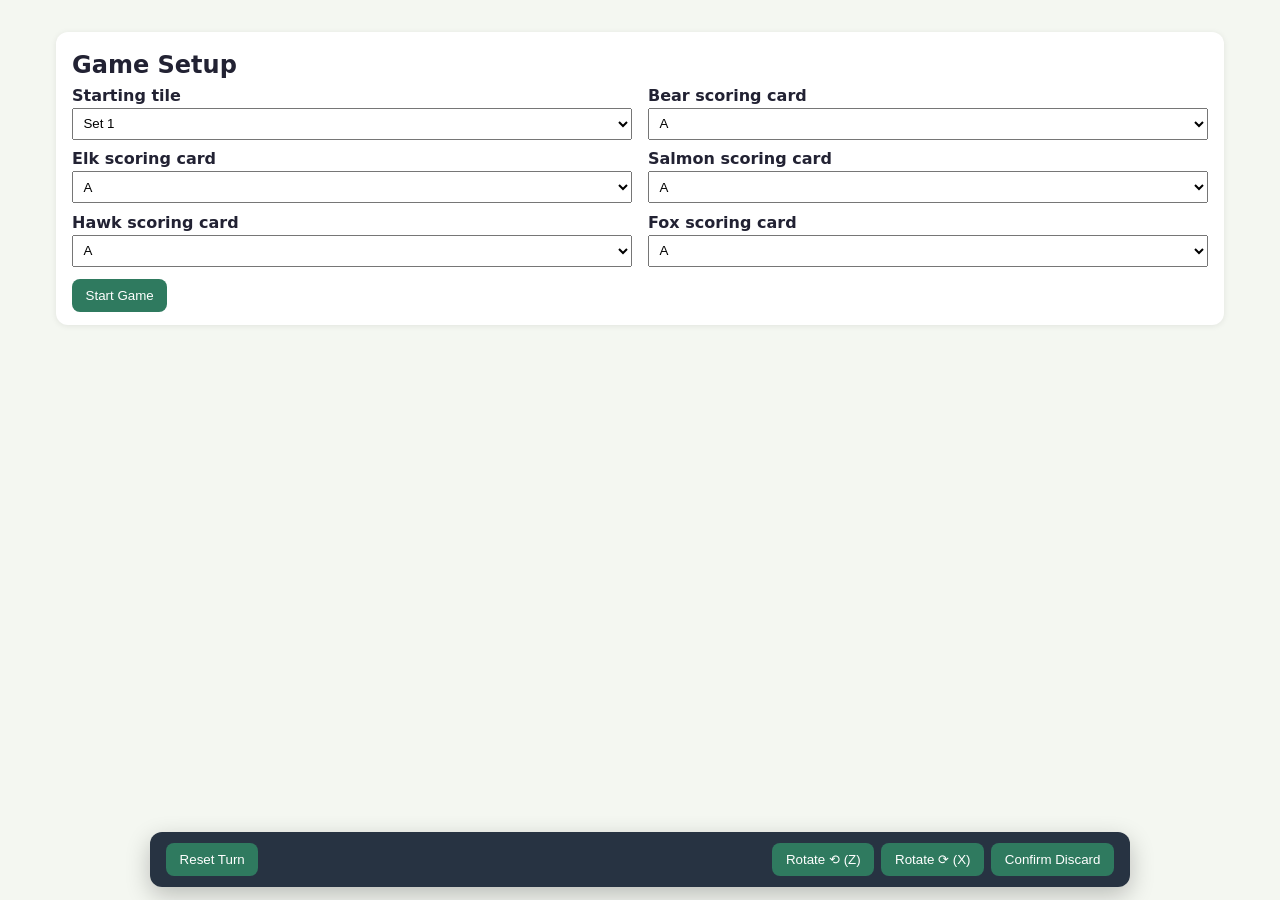
==== commit de7179e3: "Add configurable scoring cards and pregame setup screen" ====
--- a/index.html
+++ b/index.html
@@ -8,6 +8,32 @@
   </head>
   <body>
     <main class="app">
+      <section id="setup-screen" class="setup-screen">
+        <h2>Game Setup</h2>
+        <div class="setup-grid">
+          <label>Starting tile
+            <select id="setup-starting-tile"></select>
+          </label>
+          <label>Bear scoring card
+            <select id="setup-card-bear"></select>
+          </label>
+          <label>Elk scoring card
+            <select id="setup-card-elk"></select>
+          </label>
+          <label>Salmon scoring card
+            <select id="setup-card-salmon"></select>
+          </label>
+          <label>Hawk scoring card
+            <select id="setup-card-hawk"></select>
+          </label>
+          <label>Fox scoring card
+            <select id="setup-card-fox"></select>
+          </label>
+        </div>
+        <button id="start-game-btn" type="button">Start Game</button>
+      </section>
+
+      <div id="game-screen" class="hidden">
       <header class="app-header">
         <div>
           <h1>Solo Cascadia</h1>
@@ -47,6 +73,7 @@
           </div>
         </aside>
       </div>
+      </div>
     </main>
 
     <div id="floating-status-bar" class="floating-status-bar" aria-live="polite">
--- a/styles.css
+++ b/styles.css
@@ -19,6 +19,33 @@
 
 .app { max-width: 1200px; margin: 0 auto; padding: 1rem 1rem 1.5rem; }
 h1, h2 { margin: 0.4rem 0; }
+
+.hidden { display: none !important; }
+
+.setup-screen {
+  margin-top: 1rem;
+  background: var(--card);
+  border-radius: 12px;
+  padding: 0.8rem 1rem;
+  box-shadow: 0 1px 6px rgb(0 0 0 / 8%);
+}
+
+.setup-grid {
+  display: grid;
+  grid-template-columns: repeat(2, minmax(200px, 1fr));
+  gap: 0.6rem 1rem;
+  margin-bottom: 0.8rem;
+}
+
+.setup-grid label {
+  display: grid;
+  gap: 0.2rem;
+  font-weight: 600;
+}
+
+.setup-grid select {
+  padding: 0.4rem;
+}
 
 .app-header {
   display: flex;
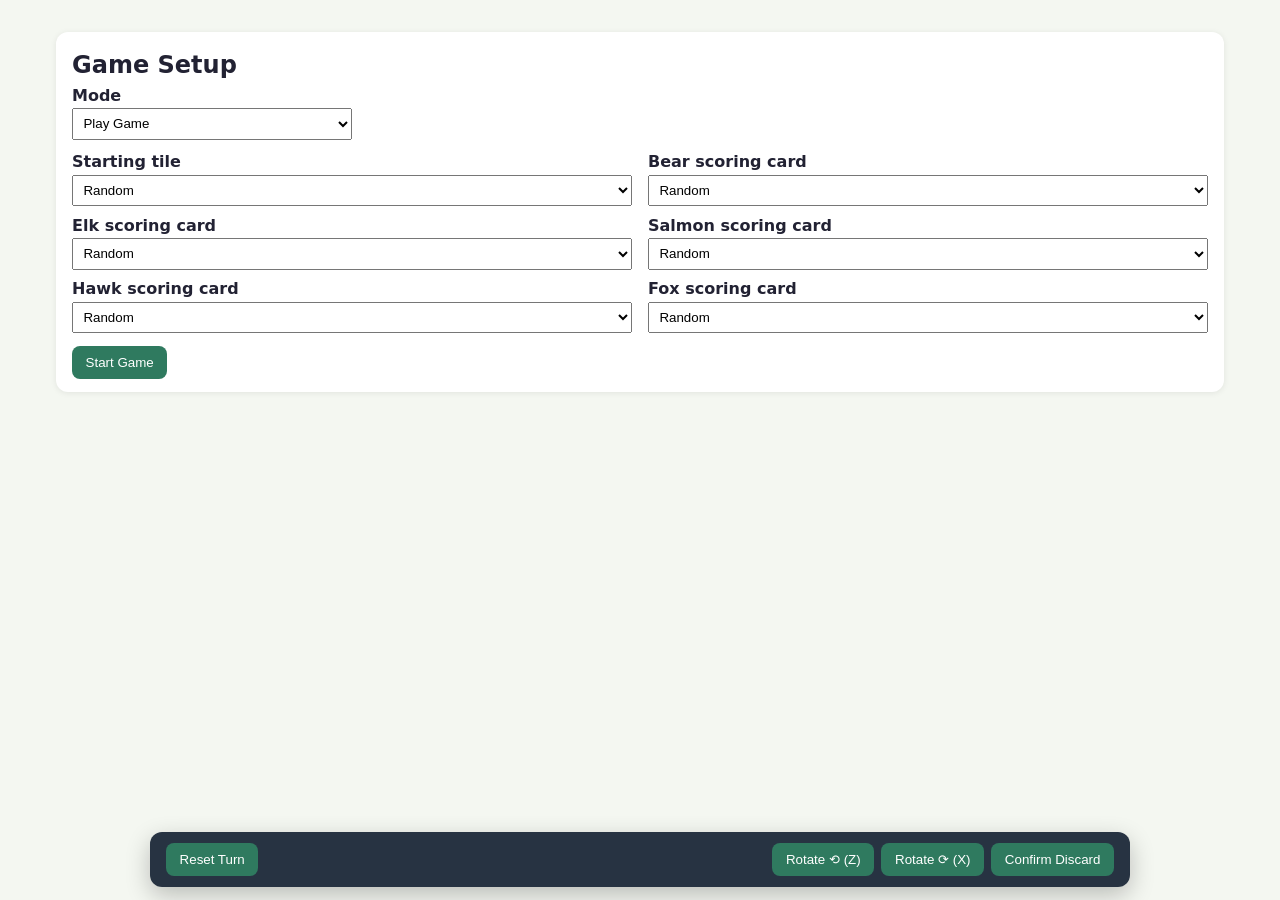
==== commit 3d91d081: "Integrate replay playback into main setup flow" ====
--- a/index.html
+++ b/index.html
@@ -10,6 +10,14 @@
     <main class="app">
       <section id="setup-screen" class="setup-screen">
         <h2>Game Setup</h2>
+        <div class="setup-mode-row">
+          <label>Mode
+            <select id="setup-mode">
+              <option value="play" selected>Play Game</option>
+              <option value="replay">Replay Logfile</option>
+            </select>
+          </label>
+        </div>
         <div class="setup-grid">
           <label>Starting tile
             <select id="setup-starting-tile"></select>
@@ -30,6 +38,15 @@
             <select id="setup-card-fox"></select>
           </label>
         </div>
+        <section id="replay-setup-options" class="replay-setup hidden">
+          <h3>Replay Log</h3>
+          <p>Paste a logfile JSON (v1 snapshot logs and compact v2 logs are supported).</p>
+          <textarea id="log-input" placeholder='{"seed":42,"entries":[...]}'></textarea>
+          <div class="replay-setup-controls">
+            <button id="load-log-btn" type="button">Load Pasted Log</button>
+            <button id="load-example-btn" type="button">Load bundled example</button>
+          </div>
+        </section>
         <button id="start-game-btn" type="button">Start Game</button>
       </section>
 
@@ -48,6 +65,11 @@
               <p>Turn: <span id="turn-counter">1 / 20</span></p>
               <p>★ Stars: <span id="star-counter">0</span></p>
               <p>Current score: <span id="score-formula">0 + 0 + 0 = 0</span></p>
+            </div>
+            <div id="replay-controls" class="replay-controls hidden">
+              <button id="prev-btn" type="button">◀ Prev</button>
+              <button id="next-btn" type="button">Next ▶</button>
+              <span id="turn-label">Turn: -</span>
             </div>
             <div id="score-breakdown" class="score-breakdown"></div>
           </section>
--- a/styles.css
+++ b/styles.css
@@ -45,6 +45,51 @@
 
 .setup-grid select {
   padding: 0.4rem;
+}
+
+.setup-mode-row {
+  margin-bottom: 0.8rem;
+}
+
+.setup-mode-row label {
+  display: grid;
+  gap: 0.2rem;
+  font-weight: 600;
+  max-width: 280px;
+}
+
+.setup-mode-row select {
+  padding: 0.4rem;
+}
+
+.replay-setup {
+  border: 1px solid #dce3ec;
+  border-radius: 10px;
+  background: #f8fafc;
+  padding: 0.7rem;
+  margin-bottom: 0.9rem;
+}
+
+.replay-setup h3 {
+  margin: 0 0 0.2rem;
+}
+
+.replay-setup p {
+  margin: 0 0 0.4rem;
+  font-size: 0.92rem;
+}
+
+#log-input {
+  width: 100%;
+  min-height: 130px;
+  font-family: ui-monospace, SFMono-Regular, Menlo, monospace;
+  margin-bottom: 0.5rem;
+}
+
+.replay-setup-controls {
+  display: flex;
+  gap: 0.5rem;
+  flex-wrap: wrap;
 }
 
 .app-header {
@@ -78,6 +123,12 @@
 .top-panel { display: grid; grid-template-columns: minmax(260px, 320px) 1fr; gap: 1rem; align-items: flex-start; }
 .status-summary p { margin: 0.2rem 0; }
 .status-score-line { font-weight: 600; }
+.replay-controls {
+  display: flex;
+  align-items: center;
+  gap: 0.45rem;
+  flex-wrap: wrap;
+}
 
 .market-sidebar {
   position: sticky;
